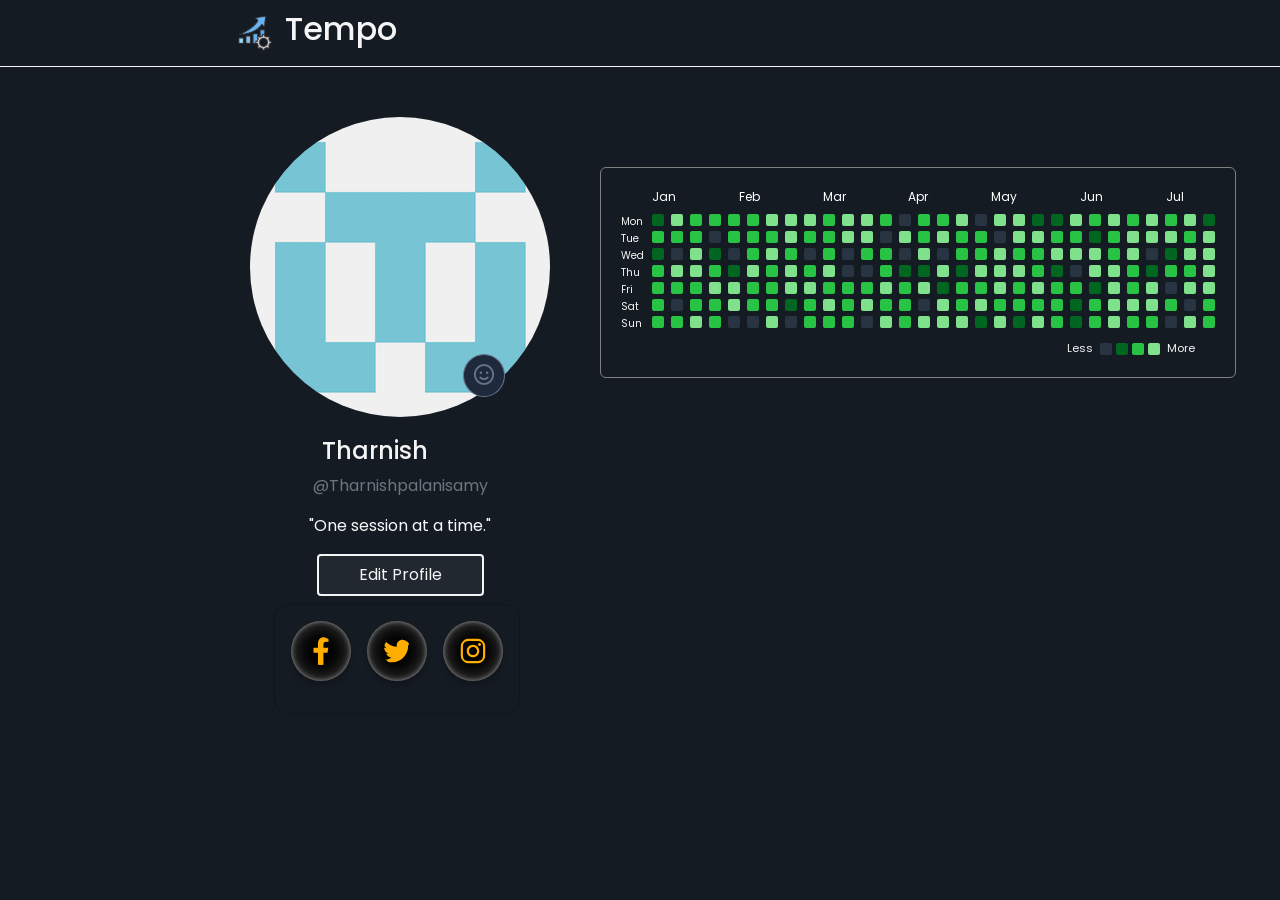
==== pages/profile.html @ 35939ca6 "init" ====
<!DOCTYPE html>
<html lang="en">
<head>
    <meta charset="UTF-8">
    <meta name="viewport" content="width=device-width, initial-scale=1.0">
    <title>Document</title>
    <link href="https://cdn.jsdelivr.net/npm/bootstrap@5.3.8/dist/css/bootstrap.min.css" rel="stylesheet" integrity="sha384-sRIl4kxILFvY47J16cr9ZwB07vP4J8+LH7qKQnuqkuIAvNWLzeN8tE5YBujZqJLB" crossorigin="anonymous">
    <link rel="preconnect" href="https://fonts.googleapis.com">
    <link rel="preconnect" href="https://fonts.gstatic.com" crossorigin>
    <link href="https://fonts.googleapis.com/css2?family=Inter:ital,opsz,wght@0,14..32,100..900;1,14..32,100..900&family=Open+Sans:ital,wght@0,300..800;1,300..800&family=Poppins:ital,wght@0,100;0,200;0,300;0,400;0,500;0,600;0,700;0,800;0,900;1,100;1,200;1,300;1,400;1,500;1,600;1,700;1,800;1,900&display=swap" rel="stylesheet">
    <link
    rel="stylesheet"
    href="https://cdnjs.cloudflare.com/ajax/libs/font-awesome/6.7.2/css/all.min.css"
    />
    <link rel="stylesheet" href="../styles/styles.css">
    <link rel="stylesheet" href="../styles/profile.css"> 
    <link rel="stylesheet" href="../styles/social.css">
</head>
<body>
    <nav class="nav-bar">
        <div class="brand">
            <img src="../assets/images/logo.png" alt="" class="logo">
            <h2 class="brand-text">Tempo</h2>
        </div>
        <div class="options">
            <div class="profile">
            </div>
        </div>
    </nav>



    <div class="profile-container ">
        <div class="profile-section">
            <div class="profile-img">
                <img src="../assets/images/dummy profile.png" alt="" id="profileImage"> 
                <div class="smile-logo-container"  id="chooseProfileImage">
                    <i class="fa-regular fa-face-smile smile-logo"></i>
                </div>

                <input 
                    type="file" 
                    id="profileImageInput"
                    accept="image/*"
                    hidden
                >
            </div>

            <div class="profile-data">
                <h4 class="profile-name">Tharnish</h4> 
                <p class="text-secondary">@Tharnishpalanisamy</p>   
                <p class="text-light">"One session at a time."  </p> 
                <button class="editProfileBtn"
                data-bs-toggle="modal" data-bs-target="#exampleModal"
                >Edit Profile</button>
            </div>
            <div class="socials ps-4 pt-2">
                <!-- From Uiverse.io by jolprince_5263 --> 
            <div class="card">
            <ul>
                <li class="iso-pro">
                <span></span>
                <span></span>
                <span></span>
                <a href="">
                    <svg
                    class="svg"
                    xmlns="http://www.w3.org/2000/svg"
                    viewBox="0 0 320 512"
                    >
                    <path
                        d="M279.14 288l14.22-92.66h-88.91v-60.13c0-25.35 12.42-50.06 52.24-50.06h40.42V6.26S260.43 0 225.36 0c-73.22 0-121.08 44.38-121.08 124.72v70.62H22.89V288h81.39v224h100.17V288z"
                    ></path></svg></a>
                <div class="text">Facebook</div>
                </li>
                <li class="iso-pro">
                <span></span>
                <span></span>
                <span></span>
                <a href="">
                    <svg
                    viewBox="0 0 512 512"
                    xmlns="http://www.w3.org/2000/svg"
                    class="svg"
                    >
                    <path
                        d="M459.37 151.716c.325 4.548.325 9.097.325 13.645 0 138.72-105.583 298.558-298.558 298.558-59.452 0-114.68-17.219-161.137-47.106 8.447.974 16.568 1.299 25.34 1.299 49.055 0 94.213-16.568 130.274-44.832-46.132-.975-84.792-31.188-98.112-72.772 6.498.974 12.995 1.624 19.818 1.624 9.421 0 18.843-1.3 27.614-3.573-48.081-9.747-84.143-51.98-84.143-102.985v-1.299c13.969 7.797 30.214 12.67 47.431 13.319-28.264-18.843-46.781-51.005-46.781-87.391 0-19.492 5.197-37.36 14.294-52.954 51.655 63.675 129.3 105.258 216.365 109.807-1.624-7.797-2.599-15.918-2.599-24.04 0-57.828 46.782-104.934 104.934-104.934 30.213 0 57.502 12.67 76.67 33.137 23.715-4.548 46.456-13.32 66.599-25.34-7.798 24.366-24.366 44.833-46.132 57.827 21.117-2.273 41.584-8.122 60.426-16.243-14.292 20.791-32.161 39.308-52.628 54.253z"
                    ></path>
                    </svg>
                </a>
                <div class="text">Twitter</div>
                </li>
                <li class="iso-pro">
                <span></span>
                <span></span>
                <span></span>
                <a href="">
                    <svg
                    viewBox="0 0 448 512"
                    xmlns="http://www.w3.org/2000/svg"
                    class="svg"
                    >
                    <path
                        d="M224.1 141c-63.6 0-114.9 51.3-114.9 114.9s51.3 114.9 114.9 114.9S339 319.5 339 255.9 287.7 141 224.1 141zm0 189.6c-41.1 0-74.7-33.5-74.7-74.7s33.5-74.7 74.7-74.7 74.7 33.5 74.7 74.7-33.6 74.7-74.7 74.7zm146.4-194.3c0 14.9-12 26.8-26.8 26.8-14.9 0-26.8-12-26.8-26.8s12-26.8 26.8-26.8 26.8 12 26.8 26.8zm76.1 27.2c-1.7-35.9-9.9-67.7-36.2-93.9-26.2-26.2-58-34.4-93.9-36.2-37-2.1-147.9-2.1-184.9 0-35.8 1.7-67.6 9.9-93.9 36.1s-34.4 58-36.2 93.9c-2.1 37-2.1 147.9 0 184.9 1.7 35.9 9.9 67.7 36.2 93.9s58 34.4 93.9 36.2c37 2.1 147.9 2.1 184.9 0 35.9-1.7 67.7-9.9 93.9-36.2 26.2-26.2 34.4-58 36.2-93.9 2.1-37 2.1-147.8 0-184.8zM398.8 388c-7.8 19.6-22.9 34.7-42.6 42.6-29.5 11.7-99.5 9-132.1 9s-102.7 2.6-132.1-9c-19.6-7.8-34.7-22.9-42.6-42.6-11.7-29.5-9-99.5-9-132.1s-2.6-102.7 9-132.1c7.8-19.6 22.9-34.7 42.6-42.6 29.5-11.7 99.5-9 132.1-9s102.7-2.6 132.1 9c19.6 7.8 34.7 22.9 42.6 42.6 11.7 29.5 9 99.5 9 132.1s2.7 102.7-9 132.1z"
                    ></path>
                    </svg>
                </a>
                <div class="text">Instagram</div>
                </li>
            </ul>
            </div>

            </div>
        </div>

        <div class="productivity-section">
            <div class="heatmap">

                <div class="month-label">
                    <span>Jan</span>
                    <span>Feb</span>
                    <span>Mar</span>
                    <span>Apr</span>
                    <span>May</span>
                    <span>Jun</span>
                    <span>Jul</span>
                </div>

                <div class="div">
                    <div class="day-labels">
                    <span>Mon</span>
                    <span>Tue</span>
                    <span>Wed</span>
                    <span>Thu</span>
                    <span>Fri</span>
                    <span>Sat</span>
                    <span>Sun</span>
                </div>
                <div class="grid-container">

                </div>
                </div>
                <div class="info">
                    <span>Less</span>
                    <div class="block zero"></div> 
                    <div class="block low"></div>
                    <div class="block medium"></div>
                    <div class="block high"></div>
                    <span>More</span>
                </div>
            </div>
            
        </div>
    </div>




    <!--Edit profile Modal-->
    <!-- Modal -->
    <div class="modal fade" id="exampleModal" tabindex="-1" aria-labelledby="exampleModalLabel" aria-hidden="true">
    <div class="modal-dialog">
        <div class="modal-content">
        <div class="modal-header">
            <p class="modal-title fw-medium" id="exampleModalLabel">Edit Profile</p>
            <button type="button" class="btn-close" data-bs-dismiss="modal" aria-label="Close"></button>
        </div>
        <div class="modal-body">
            ...
        </div>
        <div class="modal-footer">
            <button type="button" class="btn btn-secondary" data-bs-dismiss="modal">Close</button>
            <button type="button" class="btn btn-primary">Save changes</button>
        </div>
        </div>
    </div>
    </div>

    <script src="https://cdn.jsdelivr.net/npm/bootstrap@5.3.8/dist/js/bootstrap.bundle.min.js" integrity="sha384-FKyoEForCGlyvwx9Hj09JcYn3nv7wiPVlz7YYwJrWVcXK/BmnVDxM+D2scQbITxI" crossorigin="anonymous"></script>
    <script src="../scripts/app.js"></script>
</body>
</html>
---- styles/styles.css ----
:root {
  --focus: #6366F1;
  --short-break: #34D399;
  --long-break: #AF4949;
  --text-primary: #1E293B;
  --text-secondary: #64748B;
  --text-muted: #94A3B8;
}
*{
    margin: 0; 
    padding: 0; 
    box-sizing: border-box;
}
body{
    background-color: var(--focus);
    font-family: Poppins;
}

.logo{
    width: 40px; 
    height: 40px;
}

.brand{
    display: flex; 
    align-items: center;
    gap: 10px;

}

.brand-text{
    color: var(--text-primary);
}

.nav-bar{
    display: flex; 
    justify-content: space-around; 
    align-items: center;
    gap: 200px;
    border-bottom: 1px solid whitesmoke; 
    margin: 0; 
    padding: 10px;
}

.profile-logo{
    font-size: 30px !important;
}

i:hover{
    cursor: pointer;
}

.brand:hover{
    cursor: pointer;
}

a{
    text-decoration: none; 
    color: var(--text-primary);
}
---- styles/profile.css ----
.profile-container{
    padding: 0px 250px;
    margin-top: 50px;
    display: flex;  
    gap: 50px;

}

.profile-section{
    flex: 1;
    
}

.productivity-section {
    flex: 2; 

}

.profile-img img{
    border-radius: 50%;
}

.profile-img{
    position: relative;
}

.smile-logo-container{
    position: absolute;
    bottom: 20px; 
    right: 15% ;
    background: var(--text-primary); 
    padding: 10px 10px 7px;
    border-radius: 50% ; 
    border: 1px solid var(--text-secondary);
}

.smile-logo{
    font-size: 20px; 
    color: var(--text-secondary) ;
}

.smile-logo-container:hover{
    cursor: pointer;
}

body{
    background: #151B23;
}

.brand-text{
    color: whitesmoke;
}

.heatmap {
    display: flex;
    gap: 8px; 
    border: 1px solid grey; 
    border-radius: 6px; 
    padding: 20px; 
    margin-top: 50px; 
    flex-direction: column; 
}

.div{
    display: flex;
    gap: 8px; 
}
.day-labels {
    color: whitesmoke;
    display: grid;
    grid-template-rows: repeat(7, 12px);
    gap: 5px;
}

.day-labels span {
    font-size: 10px;
    line-height: 15px; 
}
.month-label{
    display: flex; 
    justify-content: space-around;
}

.grid-container {
    display: grid;
    grid-template-rows: repeat(7, 10px);
    grid-auto-flow: column;
    gap: 7px;
}

.block {
    width: 12px;
    height: 12px;
    border-radius: 2px;
    background: #7FE18B;
}

.block:hover{
    cursor: pointer;
}

.high{
    background: #7FE18B;
}

.medium{
    background: #28C244;
}

.low{
    background-color: #016620;
}

.zero{
    background: #293443;
}
.month-label{
    color: white ; 
    font-size: 12px ;
}

.contribution-tooltip{
    font-size: 12px;
    padding-top: 5px;
}


.tooltip {
    --bs-tooltip-bg: #30353c;
    --bs-tooltip-color: #ffffff;
    --bs-tooltip-padding-x: 10px;
    --bs-tooltip-padding-y: 1px;
}

.profile-data{
    display: flex; 
    flex-direction: column;
    justify-content: center; 
    align-items: center;
}

.profile-name{ 
    margin-top: 20px; 
    padding-right: 50px;
    color: whitesmoke; 

}

#profileImage{
    width: 300px; 
    height: 300px;
}




.info {
    display: flex;
    justify-content: end;
    align-items: center;
    gap: 4px;
    color: whitesmoke;
    font-size: 11px;

    margin-top: 4px;
    margin-right: 20px;
}

.info span:first-child {
    margin-right: 3px;
}

.info span:last-child {
    margin-left: 3px;
}

.editProfileBtn{
    border: none; 
    background: #212830; 
    border: 2px solid whitesmoke; 
    padding: 7px 40px;
    border-radius: 4px;
    color: whitesmoke;
    transition: 0.3s;
}

.editProfileBtn:hover{
    opacity: 0.6; 
}

.modal{
}
---- styles/social.css ----
/* From Uiverse.io by jolprince_5263 */ 

.card {
  max-width: fit-content;
  border-radius: 15px;
  display: flex;
  flex-direction: column;
  align-content: center;
  justify-content: center;
  gap: 1rem;
  transition: 0.5s;
  background: #151B23;

}
.card:hover {
  animation: ease-out 5s;
  background: #151B23
}

.card ul {
  padding: 1rem;
  display: flex;
  list-style: none;
  gap: 1rem;
  align-items: center;
  justify-content: center;
  align-content: center;
  flex-wrap: wrap;
  flex-direction: row;
}

.card ul li {
  cursor: pointer;
}

.svg {
  transition: all 0.3s;
  /* if you find some problems change w - h : 30px*/
  padding: 1rem;
  height: 60px;
  width: 60px;
  border-radius: 100%;
  color: rgb(255, 174, 0);
  fill: currentColor;
  box-shadow:
    inset 0 0 20px rgba(255, 255, 255, 0.3),
    inset 0 0 5px rgba(255, 255, 255, 0.5),
    0 5px 5px rgba(0, 0, 0, 0.164);
}

.text {
  opacity: 0;
  border-radius: 5px;
  padding: 5px;
  transition: all 0.3s;
  color: rgb(255, 174, 0);
  background-color: rgba(255, 255, 255, 0.3);
  position: absolute;
  z-index: 9999;
  box-shadow:
    -5px 0 1px rgba(153, 153, 153, 0.2),
    -10px 0 1px rgba(153, 153, 153, 0.2),
    inset 0 0 20px rgba(255, 255, 255, 0.3),
    inset 0 0 5px rgba(255, 255, 255, 0.5),
    0 5px 5px rgba(0, 0, 0, 0.082);
}

/*isometric prooyection*/
.iso-pro {
  transition: 0.5s;
}
.iso-pro:hover a > .svg {
  transform: translate(15px, -15px);
  border-radius: 100%;
}

.iso-pro:hover .text {
  opacity: 1;
  transform: translate(25px, -2px) skew(-5deg);
}

.iso-pro:hover .svg {
  transform: translate(5px, -5px);
}

.iso-pro span {
  opacity: 0;
  position: absolute;
  color: #1877f2;
  border-color: #1877f2;
  box-shadow:
    inset 0 0 20px rgba(255, 255, 255, 0.3),
    inset 0 0 5px rgba(255, 255, 255, 0.5),
    0 5px 5px rgba(0, 0, 0, 0.164);
  border-radius: 50%;
  transition: all 0.3s;
  height: 60px;
  width: 60px;
}

.iso-pro:hover span {
  opacity: 1;
}

.iso-pro:hover span:nth-child(1) {
  opacity: 0.2;
}

.iso-pro:hover span:nth-child(2) {
  opacity: 0.4;
  transform: translate(5px, -5px);
}

.iso-pro:hover span:nth-child(3) {
  opacity: 0.6;
  transform: translate(10px, -10px);
}
.svg {
    transition: all 0.3s;
    padding: 1rem;
    height: 60px;
    width: 60px;
    border-radius: 100%;

    background-color: #000; /* THIS */

    color: rgb(255, 174, 0);
    fill: currentColor;

    box-shadow:
        inset 0 0 20px rgba(255, 255, 255, 0.3),
        inset 0 0 5px rgba(255, 255, 255, 0.5),
        0 5px 5px rgba(0, 0, 0, 0.164);
}
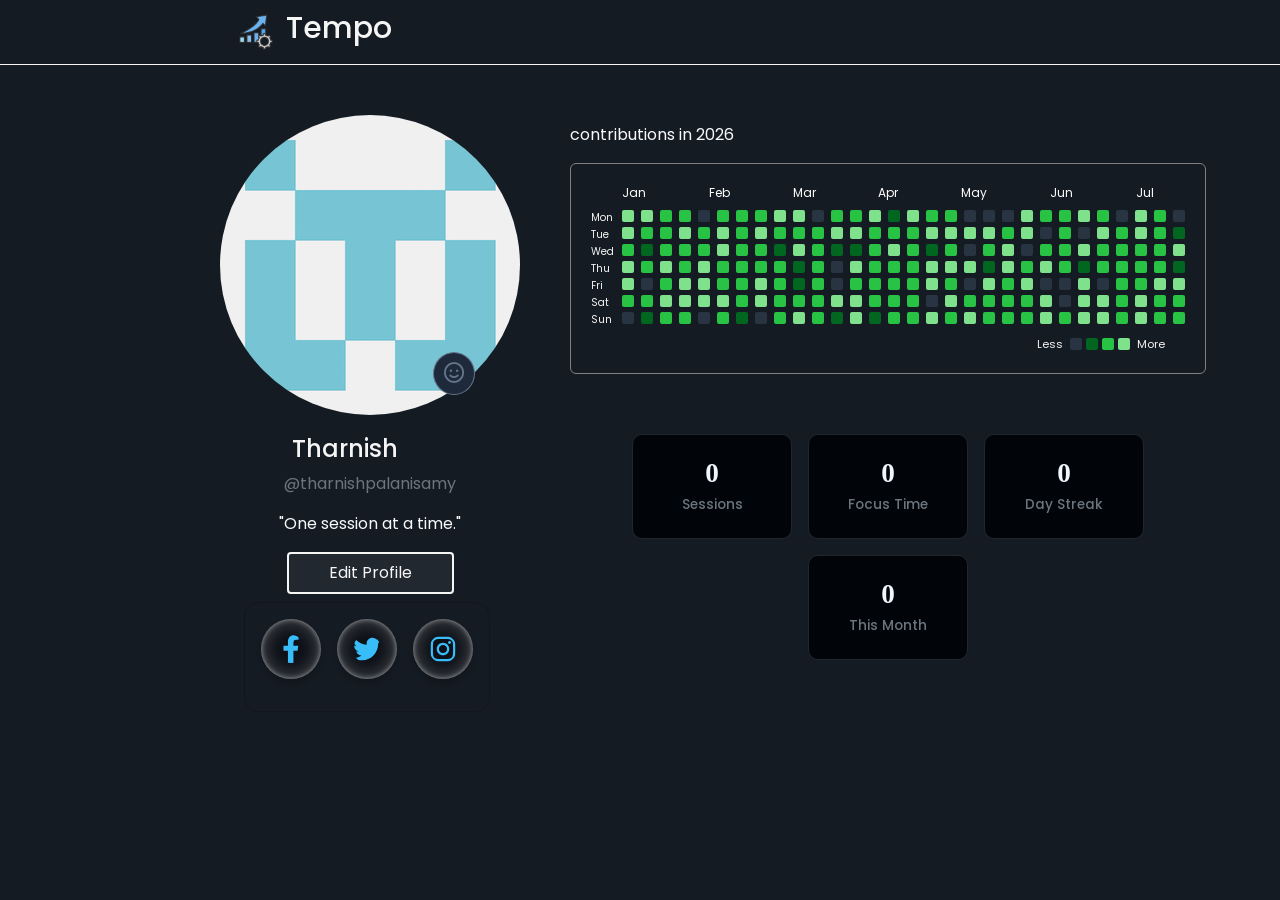
==== commit e6f3ac61: "profile page" ====
--- a/pages/profile.html
+++ b/pages/profile.html
@@ -48,7 +48,7 @@
 
             <div class="profile-data">
                 <h4 class="profile-name">Tharnish</h4> 
-                <p class="text-secondary">@Tharnishpalanisamy</p>   
+                <p class="text-secondary profile-username">@Tharnishpalanisamy</p>   
                 <p class="text-light">"One session at a time."  </p> 
                 <button class="editProfileBtn"
                 data-bs-toggle="modal" data-bs-target="#exampleModal"
@@ -114,6 +114,7 @@
         </div>
 
         <div class="productivity-section">
+            <p class="text-light totalContribution mt-2">contributions in 2026</p>
             <div class="heatmap">
 
                 <div class="month-label">
@@ -149,6 +150,29 @@
                     <span>More</span>
                 </div>
             </div>
+
+
+            <div class="cards">
+                <div class="stats-card">
+                    <h4 class="sessionCount">0</h4>
+                    <p class="text-secondary">Sessions</p>
+                </div>
+
+                <div class="stats-card">
+                    <h4 class="hoursCount">0</h4>
+                    <p class="text-secondary">Focus Time</p>
+                </div>  
+
+                <div class="stats-card">
+                    <h4 class="streakCount">0</h4>
+                    <p class="text-secondary">Day Streak</p>
+                </div>
+
+                <div class="stats-card">
+                    <h4 class="thisMonth">0</h4>
+                    <p class="text-secondary">This Month</p>
+                </div>
+            </div>
             
         </div>
     </div>
@@ -166,11 +190,32 @@
             <button type="button" class="btn-close" data-bs-dismiss="modal" aria-label="Close"></button>
         </div>
         <div class="modal-body">
-            ...
+
+            <div class="mt-3">
+                <label for="name" class="form-label">Name</label>
+                <input type="text" class="profile-input" id="name" placeholder="Enter your name">
+            </div>
+
+            <div class="mt-3">
+                <label for="username" class="form-label">username</label>
+                <input type="username" class="profile-input" id="username" placeholder="Enter your username">
+            </div>
+
+            <div class="mt-3">
+                <label for="mood" class="form-label">Mood</label>
+                <select class="profile-input" id="mood">
+                    <option value="focused">🎯 Focused</option>
+                    <option value="productive">⚡ Productive</option>
+                    <option value="chill">😌 Chill</option>
+                    <option value="motivated">🔥 Motivated</option>
+                    <option value="tired">😴 Tired</option>
+                </select>
+            </div>
+
         </div>
         <div class="modal-footer">
-            <button type="button" class="btn btn-secondary" data-bs-dismiss="modal">Close</button>
-            <button type="button" class="btn btn-primary">Save changes</button>
+            <button type="button" class="btn btn-secondary" data-bs-dismiss="modal">close</button>
+            <button type="button" class="btn btn-success saveBtn">Save changes</button>
         </div>
         </div>
     </div>
--- a/styles/styles.css
+++ b/styles/styles.css
@@ -12,7 +12,7 @@
     box-sizing: border-box;
 }
 body{
-    background-color: var(--focus);
+    background-color: #151B23;
     font-family: Poppins;
 }
 
@@ -59,3 +59,13 @@
     color: var(--text-primary);
 }
 
+.brand-text{
+    color: whitesmoke;
+    font-size: 30px;
+}
+
+i{
+    color: whitesmoke;
+}
+
+
--- a/styles/profile.css
+++ b/styles/profile.css
@@ -1,6 +1,6 @@
 
 .profile-container{
-    padding: 0px 250px;
+    padding: 0px 220px;
     margin-top: 50px;
     display: flex;  
     gap: 50px;
@@ -58,7 +58,6 @@
     border: 1px solid grey; 
     border-radius: 6px; 
     padding: 20px; 
-    margin-top: 50px; 
     flex-direction: column; 
 }
 
@@ -127,7 +126,7 @@
 
 
 .tooltip {
-    --bs-tooltip-bg: #30353c;
+    --bs-tooltip-bg: #2e3032;
     --bs-tooltip-color: #ffffff;
     --bs-tooltip-padding-x: 10px;
     --bs-tooltip-padding-y: 1px;
@@ -141,8 +140,8 @@
 }
 
 .profile-name{ 
+    margin-right: 50px;
     margin-top: 20px; 
-    padding-right: 50px;
     color: whitesmoke; 
 
 }
@@ -151,8 +150,6 @@
     width: 300px; 
     height: 300px;
 }
-
-
 
 
 .info {
@@ -188,6 +185,97 @@
 .editProfileBtn:hover{
     opacity: 0.6; 
 }
-
-.modal{
+.modal-content{
+    background-color: #010409; 
+    color: whitesmoke;
+    border: 1px solid #21262d;
+}
+
+.form-input{
+    border: 1px solid whitesmoke; 
+    background-color: #010409;
+}
+
+.modal-body {
+    padding: 1.5rem;
+}
+
+.form-label {
+    display: block;
+    margin-bottom: 8px;
+
+    font-size: 0.9rem;
+    font-weight: 600;
+    color: #374151;
+}
+
+.profile-input {
+    width: 100%;
+    padding: 11px 14px;
+
+    font-size: 0.95rem;
+    color: #111827;
+
+    background-color: #F8FAFC;
+    border: 1px solid #E5E7EB;
+    border-radius: 8px;
+
+    outline: none;
+    transition: border-color 0.2s ease,
+                box-shadow 0.2s ease,
+                background-color 0.2s ease;
+}
+
+.profile-input::placeholder {
+    color: #9CA3AF;
+}
+
+.profile-input:hover {
+    border-color: #C7D2FE;
+}
+
+.profile-input:focus {
+    background-color: #FFFFFF;
+    border-color: #6366F1;
+    box-shadow: 0 0 0 3px rgba(99, 102, 241, 0.12);
+}
+
+select.profile-input {
+    cursor: pointer;
+}
+
+.cards {
+    margin-top: 60px;
+    display: flex;
+    justify-content: center;
+    gap: 16px;
+    flex-wrap: wrap;    
+}
+
+.stats-card {
+    width: 160px;
+    padding: 22px 20px;
+    background: #010409;
+    border: 1px solid #21262d;
+    border-radius: 10px;
+    text-align: center;
+    transition: transform 0.2s ease, border-color 0.2s ease;
+}
+
+.stats-card:hover {
+    transform: translateY(-3px);
+    border-color: #6366F1;
+}
+
+.stats-card h4 {
+    margin: 0 0 6px;
+    font-size: 1.7rem;
+    font-weight: 700;
+    color: #f0f6fc;
+}
+
+.stats-card p {
+    margin: 0;
+    font-size: 0.85rem;
+    font-weight: 500;
 }
--- a/styles/social.css
+++ b/styles/social.css
@@ -41,12 +41,12 @@
   height: 60px;
   width: 60px;
   border-radius: 100%;
-  color: rgb(255, 174, 0);
+  color: #38BDF8;
   fill: currentColor;
   box-shadow:
     inset 0 0 20px rgba(255, 255, 255, 0.3),
     inset 0 0 5px rgba(255, 255, 255, 0.5),
-    0 5px 5px rgba(0, 0, 0, 0.164);
+    0 5px 5px rgba(0, 0, 0, 0.164); 
 }
 
 .text {
@@ -54,7 +54,7 @@
   border-radius: 5px;
   padding: 5px;
   transition: all 0.3s;
-  color: rgb(255, 174, 0);
+  color: #38BDF8;
   background-color: rgba(255, 255, 255, 0.3);
   position: absolute;
   z-index: 9999;
@@ -123,13 +123,14 @@
     width: 60px;
     border-radius: 100%;
 
-    background-color: #000; /* THIS */
+    background-color: #0D1117; /* THIS */
 
-    color: rgb(255, 174, 0);
+    color: #38BDF8;
     fill: currentColor;
 
     box-shadow:
         inset 0 0 20px rgba(255, 255, 255, 0.3),
         inset 0 0 5px rgba(255, 255, 255, 0.5),
         0 5px 5px rgba(0, 0, 0, 0.164);
+        
 }
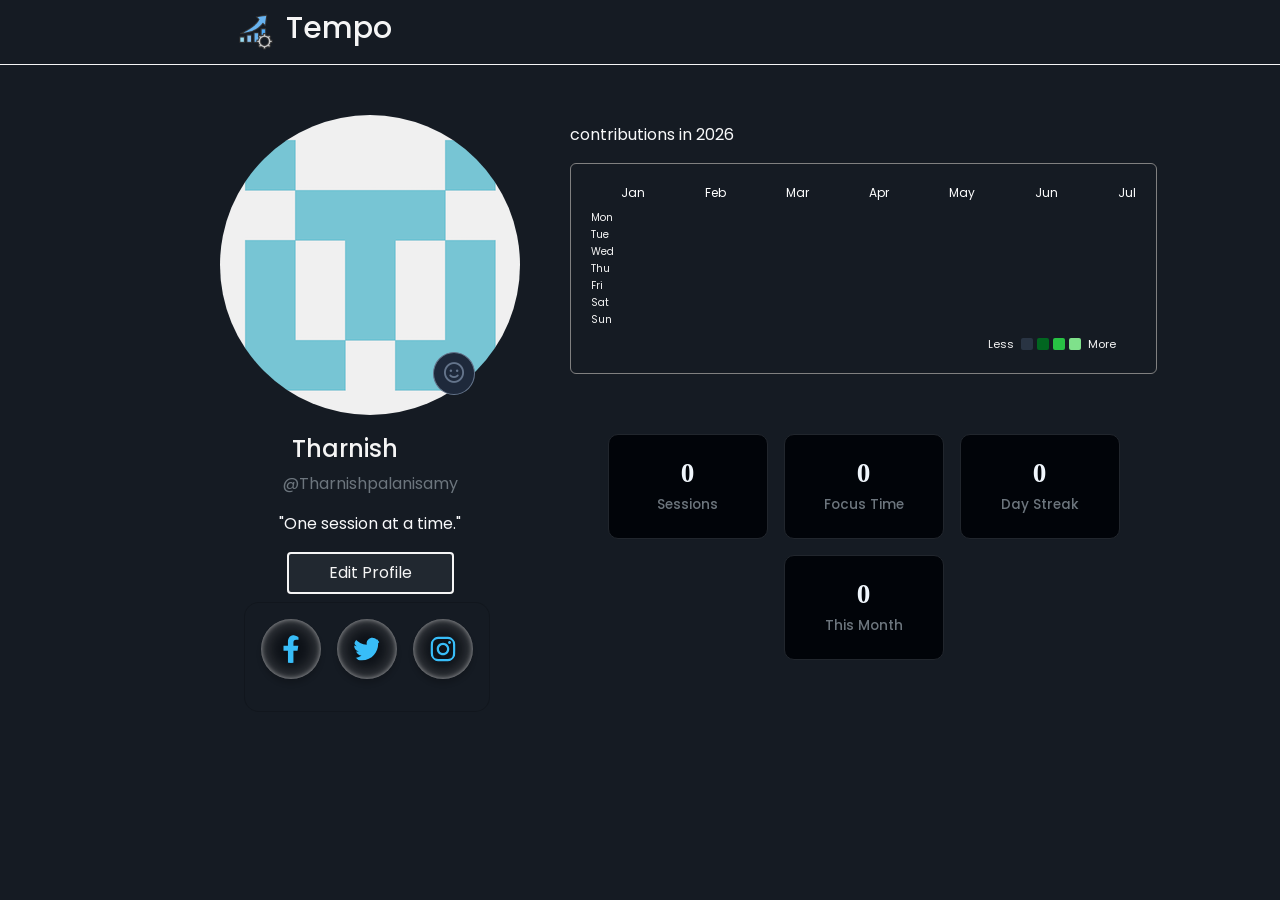
==== commit bf9c92ad: "pomodoro" ====
--- a/pages/profile.html
+++ b/pages/profile.html
@@ -222,6 +222,6 @@
     </div>
 
     <script src="https://cdn.jsdelivr.net/npm/bootstrap@5.3.8/dist/js/bootstrap.bundle.min.js" integrity="sha384-FKyoEForCGlyvwx9Hj09JcYn3nv7wiPVlz7YYwJrWVcXK/BmnVDxM+D2scQbITxI" crossorigin="anonymous"></script>
-    <script src="../scripts/app.js"></script>
+    <script src="../scripts/app.js" type="module"></script>
 </body>
 </html>
--- a/styles/styles.css
+++ b/styles/styles.css
@@ -1,10 +1,10 @@
 :root {
-  --focus: #6366F1;
-  --short-break: #34D399;
-  --long-break: #AF4949;
-  --text-primary: #1E293B;
-  --text-secondary: #64748B;
-  --text-muted: #94A3B8;
+    --focus: #6366F1;
+    --short-break: #10B981;
+    --long-break: #0EA5E9;
+    --text-primary: #1E293B;
+    --text-secondary: #64748B;
+    --text-muted: #94A3B8;
 }
 *{
     margin: 0; 
@@ -68,4 +68,729 @@
     color: whitesmoke;
 }
 
-
+.btn-container {
+    display: flex;
+    justify-content: center;
+    gap: 10px;
+}
+
+
+.pomo-btn   {
+    border: none; 
+    padding: 7px 15px;  
+    border-radius: 6px;
+    color: whitesmoke; 
+    font-size: 20px;
+    background: transparent;
+    font-weight: 600;
+}
+
+.pomo-btn:hover{
+    cursor: pointer;
+}
+
+.pomodoro {
+    margin: 50px auto 0;
+    width: 90%;
+    max-width: 600px;
+    min-height: 350px;
+    padding: 30px;
+    background: var(--focus);
+    border-radius: 10px;
+    display: flex;
+    flex-direction: column;
+    align-items: center;
+    transition: 0.3s;
+}
+
+.timer{
+    margin-top: 40px;
+    font-size: 80px;
+    color: whitesmoke;
+}
+
+.timer {
+    font-variant-numeric: tabular-nums;
+    width: 200px;
+    text-align: center;
+}
+
+.pomodoro-timer-btn{
+    padding: 15px 40px; 
+    font-size: 25px; 
+    font-weight: 700; 
+    font-family: Inter; 
+    background-color: #FFFFFF;
+    border: none; 
+    border-radius: 8px; 
+    color: var(--focus); 
+    cursor: pointer;
+}
+
+
+.active{
+    background-color: rgb(255 255 255 / 50%);
+}
+
+.longBreak{
+    background: var(--long-break); 
+}
+
+.shortBreak{
+    background: var(--short-break);
+}
+
+.startShortBreak{
+    color: var(--short-break);
+}
+
+.startLongBreak{
+    color: var(--long-break);
+}
+
+
+.task-container {
+    width: 100%;
+    max-width: 600px;
+    margin: 20px auto 0;
+
+    background: transparent;
+    border-radius: 8px;
+}
+
+.task-content {
+    width: 100%;
+    padding: 20px; 
+    border-radius: 10px;
+    background-color: whitesmoke;
+}
+
+
+.add-task {
+    width: 90%;
+    max-width: 600px;
+    margin: 15px auto 0;
+    background: #ffffff;
+    border-radius: 10px;
+
+    padding: 24px;
+
+    box-shadow: 0 4px 15px rgba(0, 0, 0, 0.08);
+}
+
+
+
+.title {
+    width: 100%;
+
+    border: none;
+    outline: none;
+
+    background: transparent;
+
+    font-family: Inter, sans-serif;
+    font-size: 20px;
+    font-weight: 600;
+
+    color: #45474B;
+
+    padding: 5px 0;
+}
+
+.title::placeholder {
+    color: #9ca3af;
+}
+
+.title:focus {
+    outline: none;
+}
+
+.session-label {
+    margin: 22px 0 8px;
+
+    font-family: Inter, sans-serif;
+    font-size: 14px;
+    font-weight: 500;
+
+    color: #6b7280;
+}
+
+
+.session-controls {
+    display: flex;
+    align-items: center;
+    gap: 8px;
+}
+
+.pomo-input {
+    width: 70px;
+    padding: 8px 10px;
+    background: #f1f1f1;
+    border: 1px solid #e5e7eb;
+    border-radius: 6px;
+    font-family: Inter, sans-serif;
+}
+
+.pomo-input:focus {
+    outline: none;
+    border-color: #6366F1;
+}
+
+
+
+.addSession,
+.subtractSession {
+    width: 40px;
+    height: 38px;
+    border: 1px solid #e5e7eb;
+    border-radius: 6px;
+    background: #ffffff;
+    font-size: 18px;
+    font-weight: 600;
+    color: #45474B;
+    cursor: pointer;
+    transition: 0.2s;
+}
+
+.addSession:hover,
+.subtractSession:hover {
+    background: #f3f4f6;
+}
+
+.add-task-footer {
+    margin: 24px -24px -24px;
+    padding: 14px 24px;
+    background: #f8f8f8;
+
+    border-top: 1px solid #e5e7eb;
+    border-radius: 0 0 10px 10px;
+}
+
+.add-task-btn-container {
+    display: flex;
+    justify-content: flex-end;
+    align-items: center;
+    gap: 10px;
+}
+
+
+.cancel-btn {
+    padding: 9px 16px;
+    background: transparent;
+    border: none;
+    border-radius: 6px;
+    color: #6b7280;
+    font-family: Inter, sans-serif;
+    font-weight: 500;
+    cursor: pointer;
+    transition: 0.2s;
+}
+
+.cancel-btn:hover {
+    background: #e5e7eb;
+    color: #45474B;
+}
+
+.save-task-btn {
+    padding: 9px 20px;
+    background: #45474B;
+    border: none;
+    border-radius: 6px;
+    color: white;
+    font-family: Inter, sans-serif;
+    font-weight: 500;
+    cursor: pointer;
+    transition: 0.2s;
+}
+
+.save-task-btn:hover {
+    background: #34363a;
+}
+
+.add-task-button{
+    margin-top: 20px;
+    padding: 15px 15px; 
+    width: 100%;
+    background: #45474B; 
+    border: 3px dashed #45474B; 
+    border-radius: 8px; 
+    color: whitesmoke;
+}
+
+.tasks {
+    width: 100%;
+    margin-top: 18px;
+
+    display: flex;
+    flex-direction: column;
+    gap: 10px;
+}
+
+
+
+.task-card {
+    width: 100%;
+    min-height: 70px;
+
+    padding: 14px 16px;
+
+    display: flex;
+    align-items: center;
+    justify-content: space-between;
+
+    background: #ffffff;
+
+    border: 1px solid #e5e7eb;
+    border-left: 4px solid transparent;
+    border-radius: 8px;
+
+    cursor: pointer;
+
+    transition:
+        transform 0.3s ease,
+        border-color 0.2s ease,
+        box-shadow 0.2s ease;
+}
+
+.task-card:hover {
+    transform: translateY(-1px);
+    border-left-color: #6366F1;
+    box-shadow: 0 4px 12px rgba(0, 0, 0, 0.07);
+}
+
+
+.task-card-left {
+    display: flex;
+    align-items: center;
+    gap: 14px;
+
+    min-width: 0;
+}
+
+
+
+.task-check {
+    width: 30px;
+    height: 30px;
+    flex-shrink: 0;
+    display: flex;
+    align-items: center;
+    justify-content: center;
+    background: transparent;
+    border: 2px solid #d1d5db;
+    border-radius: 50%;
+    color: transparent;
+    cursor: pointer;
+    transition: 0.2s ease;
+}
+
+.task-check:hover {
+    border-color: var(--focus);
+    background: rgba(99, 102, 241, 0.08);
+}
+
+.task-check i {
+    font-size: 12px;
+}
+
+
+
+.task-info {
+    min-width: 0;
+}
+
+.task-title {
+    margin: 0;
+
+    color: #45474B;
+
+    font-family: Inter, sans-serif;
+    font-size: 15px;
+    font-weight: 600;
+
+    overflow: hidden;
+    text-overflow: ellipsis;
+    white-space: nowrap;
+}
+
+.task-progress {
+    margin: 4px 0 0;
+
+    color: #9ca3af;
+
+    font-family: Inter, sans-serif;
+    font-size: 12px;
+    font-weight: 500;
+}
+
+
+
+.task-options {
+    width: 34px;
+    height: 34px;
+
+    flex-shrink: 0;
+
+    display: flex;
+    align-items: center;
+    justify-content: center;
+
+    background: transparent;
+
+    border: none;
+    border-radius: 6px;
+
+    color: #9ca3af;
+
+    cursor: pointer;
+
+    transition: 0.2s ease;
+}
+
+.task-options:hover {
+    background: #f3f4f6;
+    color: #45474B;
+}
+
+
+.empty-tasks {
+    padding: 25px 15px;
+
+    display: flex;
+    flex-direction: column;
+    align-items: center;
+
+    text-align: center;
+
+    color: #9ca3af;
+}
+
+.empty-tasks i {
+    margin-bottom: 10px;
+
+    font-size: 25px;
+    color: #b6bac2;
+}
+
+.empty-tasks p {
+    margin: 0;
+
+    font-family: Inter, sans-serif;
+    font-size: 14px;
+    font-weight: 600;
+
+    color: #6b7280;
+}
+
+.empty-tasks span {
+    margin-top: 3px;
+
+    font-family: Inter, sans-serif;
+    font-size: 12px;
+}
+
+
+
+.task-error {
+    margin: 15px 0;
+
+    text-align: center;
+
+    font-family: Inter, sans-serif;
+    font-size: 13px;
+
+    color: #ef4444;
+}
+
+
+.edit-task {
+    width: 100%;
+    margin: 8px 0 14px;
+
+    animation: showEdit 0.2s ease;
+}
+
+@keyframes showEdit {
+    from {
+        opacity: 0;
+        transform: translateY(-5px);
+    }
+
+    to {
+        opacity: 1;
+        transform: translateY(0);
+    }
+}
+
+.edit-add-session,
+.edit-subtract-session {
+    width: 40px;
+    height: 38px;
+
+    border: 1px solid #e5e7eb;
+    border-radius: 6px;
+
+    background: white;
+
+    color: #45474B;
+
+    font-size: 18px;
+    font-weight: 600;
+
+    cursor: pointer;
+
+    transition: 0.2s;
+}
+
+.edit-add-session:hover,
+.edit-subtract-session:hover {
+    background: #f3f4f6;
+}
+
+
+.edit-task-footer {
+    width: 100%;
+
+    display: flex;
+    justify-content: space-between;
+    align-items: center;
+}
+
+.edit-actions {
+    display: flex;
+    align-items: center;
+    gap: 10px;
+}
+
+
+.delete-task-btn {
+    padding: 9px 14px;
+
+    border: none;
+    border-radius: 6px;
+
+    background: transparent;
+
+    color: #dc2626;
+
+    font-family: Inter, sans-serif;
+    font-weight: 500;
+
+    cursor: pointer;
+
+    transition: 0.2s;
+}
+
+.delete-task-btn:hover {
+    background: #fee2e2;
+}
+
+
+.cancel-edit-btn {
+    padding: 9px 16px;
+
+    border: none;
+    border-radius: 6px;
+
+    background: transparent;
+
+    color: #6b7280;
+
+    font-family: Inter, sans-serif;
+    font-weight: 500;
+
+    cursor: pointer;
+}
+
+.cancel-edit-btn:hover {
+    background: #e5e7eb;
+}
+
+
+.save-edit-btn {
+    padding: 9px 20px;
+
+    border: none;
+    border-radius: 6px;
+
+    background: #45474B;
+
+    color: white;
+
+    font-family: Inter, sans-serif;
+    font-weight: 500;
+
+    cursor: pointer;
+
+    transition: 0.2s;
+}
+
+.save-edit-btn:hover {
+    background: #34363a;
+}
+
+.selected{
+    border-left-color: var(--short-break) !important;
+    box-shadow: 0 4px 12px rgba(0, 0, 0, 0.07) ;
+
+}
+.selected:hover{
+    border-left-color: #10d795;
+}
+.btnSelected{
+    border-color: var(--short-break) ;
+    color: #10B981 !important; 
+
+}
+
+.btnSelected:hover{
+    border-color: #10d795;
+}
+
+.strike {
+  text-decoration: line-through;
+  transition: all 0.3s ease;
+  opacity: 0.6;
+  color: #10B981;
+}
+
+
+.task-selected{
+    border-left-color: var(--focus) ;
+    box-shadow: 0 4px 12px rgba(0, 0, 0, 0.07) ;
+}
+
+
+
+.shortBreak-container {
+    width: 100%;
+    max-width: 600px;
+    margin: 20px auto 0;
+
+    background: transparent;
+    border-radius: 8px;
+}
+
+.shortBreak-content {
+    width: 100%;
+    padding: 20px; 
+    border-radius: 10px;
+    background-color: whitesmoke;
+}
+
+.longBreak-container {
+    width: 100%;
+    max-width: 600px;
+    margin: 20px auto 0;
+
+    background: transparent;
+    border-radius: 8px;
+}
+
+.longBreak-content {
+    width: 100%;
+    padding: 20px; 
+    border-radius: 10px;
+    background-color: whitesmoke;
+}
+
+.shortBreak-p{
+    font-weight: 600; 
+    font-family: Inter; 
+    text-align: center;
+}
+
+
+.shortBreak-content {
+    background: #f8fafc;
+    padding: 28px 35px;
+    border-radius: 14px;
+}
+
+.shortBreak-p {
+    text-align: center;
+    font-size: 1.2rem;
+    font-weight: 600;
+    margin-bottom: 25px;
+}
+
+.games-container {
+    display: flex;
+    justify-content: center;
+    gap: 35px;
+    flex-wrap: wrap;
+}
+
+.game {
+    width: 110px;
+    border: none;
+    background: transparent;
+    display: flex;
+    flex-direction: column;
+    align-items: center;
+    gap: 10px;
+    cursor: pointer;
+}
+
+.game-icon {
+    width: 75px;
+    height: 75px;
+    border-radius: 20px;
+    display: flex;
+    align-items: center;
+    justify-content: center;
+
+    font-size: 32px;
+    color: white;
+
+    box-shadow: 0 6px 15px rgba(0, 0, 0, 0.15);
+
+    transition: transform 0.2s ease,
+                box-shadow 0.2s ease;
+}
+
+.game:hover .game-icon {
+    transform: translateY(-5px) scale(1.05);
+    box-shadow: 0 10px 20px rgba(0, 0, 0, 0.2);
+}
+
+.game:active .game-icon {
+    transform: scale(0.95);
+}
+
+.game span {
+    font-weight: 600;
+    font-size: 0.9rem;
+    color: #111827;
+}
+
+
+.tenzies-icon {
+    background: #7c3aed;
+}
+
+.reaction-icon {
+    background: #f59e0b;
+}
+
+.tictactoe-icon {
+    background: #3b82f6;
+}
+
+.tictactoe-icon span {
+    color: white;
+    font-size: 25px;
+    font-weight: 800;
+}
+
+.rps-icon {
+    background: #ef4444;
+}
+
+.memory-icon {
+    background: #ec4899;
+}
+
+.math-icon {
+    background: #14b8a6;
+}
--- a/styles/profile.css
+++ b/styles/profile.css
@@ -77,8 +77,9 @@
     line-height: 15px; 
 }
 .month-label{
+    margin-left: 30px;
     display: flex; 
-    justify-content: space-around;
+    gap: 60px;
 }
 
 .grid-container {
